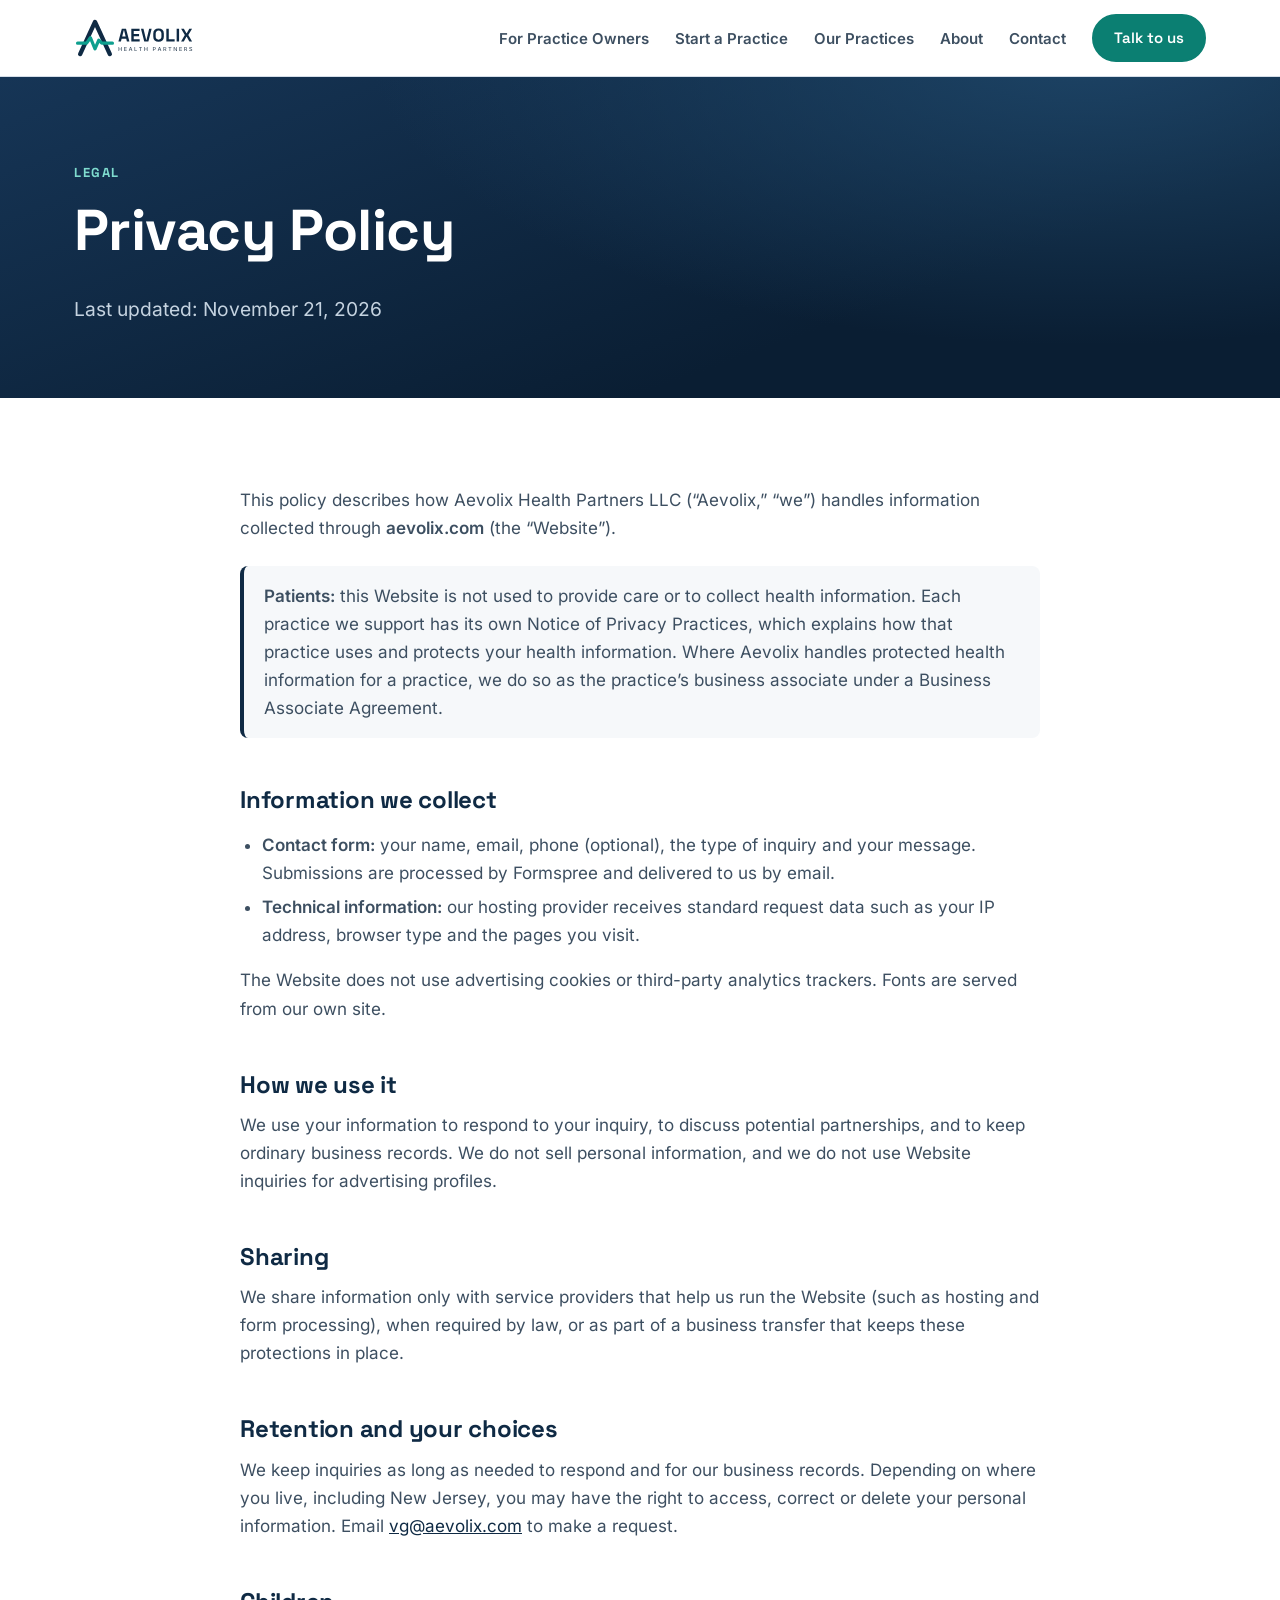
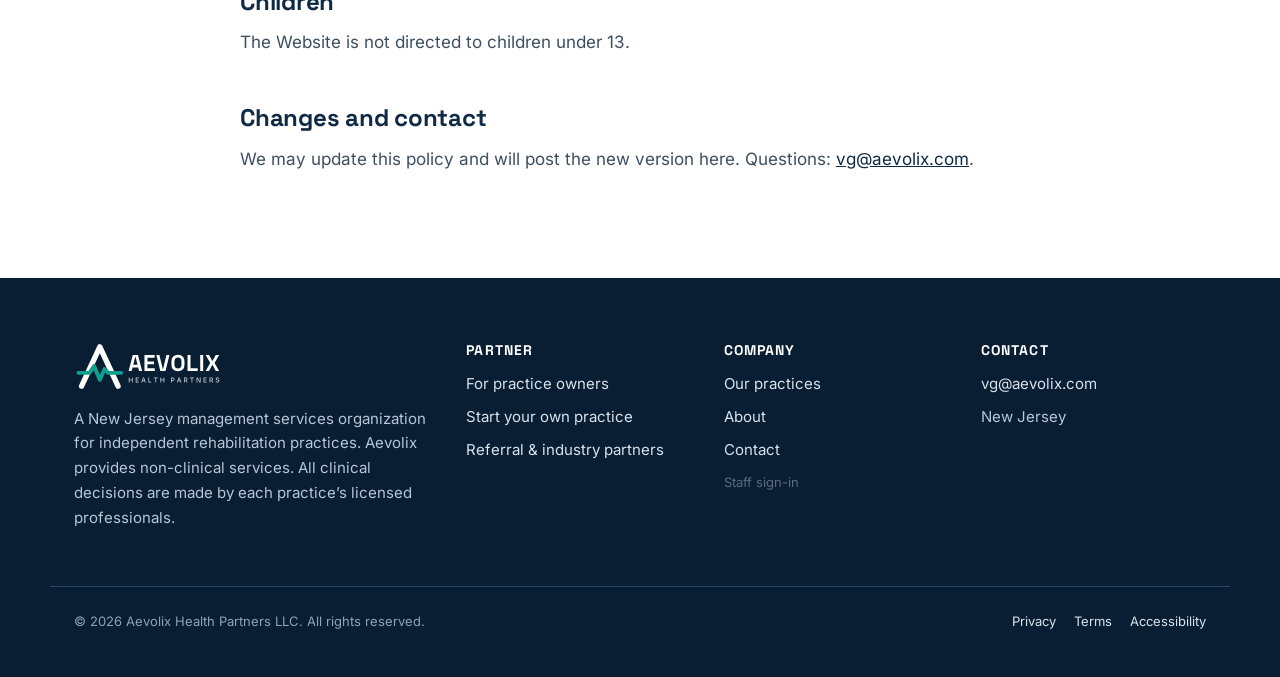
==== privacy/index.html @ 6e906fc2 "Initial commit" ====
<!DOCTYPE html>
<html lang="en">
<head>
<meta charset="utf-8">
<meta name="viewport" content="width=device-width, initial-scale=1">
<title>Privacy Policy — Aevolix Health Partners</title>
<meta name="description" content="How Aevolix Health Partners handles information collected through aevolix.com.">
<link rel="canonical" href="https://www.aevolix.com/privacy/">
<meta property="og:title" content="Privacy Policy — Aevolix Health Partners">
<meta property="og:description" content="How Aevolix Health Partners handles information collected through aevolix.com.">
<meta property="og:url" content="https://www.aevolix.com/privacy/">
<meta property="og:type" content="website">
<meta property="og:image" content="https://www.aevolix.com/images/og-logo.png">
<meta name="theme-color" content="#0F2A44">
<link rel="icon" href="/images/favicon.svg" type="image/svg+xml">
<link rel="icon" href="/images/favicon.ico" sizes="any">
<link rel="apple-touch-icon" href="/images/apple-touch-icon.png">
<link rel="preload" href="/assets/fonts/SpaceGrotesk-700.woff2" as="font" type="font/woff2" crossorigin>
<link rel="preload" href="/assets/fonts/Inter-400.woff2" as="font" type="font/woff2" crossorigin>
<link rel="stylesheet" href="/assets/css/style.css">
</head>
<body>
<a class="skip-link" href="#main">Skip to Content</a>
<header class="site-header">
  <div class="container">
    <a class="logo" href="/"><img src="/images/aevolix-logo-horizontal-on-light.svg" alt="Aevolix Health Partners" width="122" height="40"></a>
    <button class="nav-toggle" aria-label="Open menu" aria-expanded="false"><span></span><span></span><span></span></button>
    <nav class="nav" aria-label="Main">
      <ul>
        <li><a href="/partner/">For Practice Owners</a></li>
        <li><a href="/start-a-practice/">Start a Practice</a></li>
        <li><a href="/practices/">Our Practices</a></li>
        <li><a href="/about/">About</a></li>
        <li><a href="/contact/">Contact</a></li>
        <li><a class="btn" href="/contact/">Talk to us</a></li>
      </ul>
    </nav>
  </div>
</header>
<main id="main">
<section class="hero page-hero"><div class="container"><span class="eyebrow">Legal</span><h1>Privacy Policy</h1><p class="lead">Last updated: November 21, 2026</p></div></section>
<section class="section"><div class="container"><article class="prose">
<p>This policy describes how Aevolix Health Partners LLC (“Aevolix,” “we”) handles information collected through <strong>aevolix.com</strong> (the “Website”).</p>
<div class="callout"><strong>Patients:</strong> this Website is not used to provide care or to collect health information. Each practice we support has its own Notice of Privacy Practices, which explains how that practice uses and protects your health information. Where Aevolix handles protected health information for a practice, we do so as the practice’s business associate under a Business Associate Agreement.</div>
<h2>Information we collect</h2>
<ul>
  <li><strong>Contact form:</strong> your name, email, phone (optional), the type of inquiry and your message. Submissions are processed by Formspree and delivered to us by email.</li>
  <li><strong>Technical information:</strong> our hosting provider receives standard request data such as your IP address, browser type and the pages you visit.</li>
</ul>
<p>The Website does not use advertising cookies or third-party analytics trackers. Fonts are served from our own site.</p>
<h2>How we use it</h2>
<p>We use your information to respond to your inquiry, to discuss potential partnerships, and to keep ordinary business records. We do not sell personal information, and we do not use Website inquiries for advertising profiles.</p>
<h2>Sharing</h2>
<p>We share information only with service providers that help us run the Website (such as hosting and form processing), when required by law, or as part of a business transfer that keeps these protections in place.</p>
<h2>Retention and your choices</h2>
<p>We keep inquiries as long as needed to respond and for our business records. Depending on where you live, including New Jersey, you may have the right to access, correct or delete your personal information. Email <a href="mailto:vg@aevolix.com">vg@aevolix.com</a> to make a request.</p>
<h2>Children</h2>
<p>The Website is not directed to children under 13.</p>
<h2>Changes and contact</h2>
<p>We may update this policy and will post the new version here. Questions: <a href="mailto:vg@aevolix.com">vg@aevolix.com</a>.</p>
</article></div></section>
</main>
<footer class="site-footer">
  <div class="container footer-grid">
    <div>
      <img src="/images/aevolix-logo-horizontal-on-dark.svg" alt="Aevolix Health Partners" width="150" height="49" style="margin-bottom:16px">
      <p>A New Jersey management services organization for independent rehabilitation practices. Aevolix provides non-clinical services. All clinical decisions are made by each practice’s licensed professionals.</p>
    </div>
    <div>
      <h4>Partner</h4>
      <ul>
        <li><a href="/partner/">For practice owners</a></li>
        <li><a href="/start-a-practice/">Start your own practice</a></li>
        <li><a href="/about/#referral-partners">Referral &amp; industry partners</a></li>
      </ul>
    </div>
    <div>
      <h4>Company</h4>
      <ul>
        <li><a href="/practices/">Our practices</a></li>
        <li><a href="/about/">About</a></li>
        <li><a href="/contact/">Contact</a></li>
        <li><a class="staff-link" href="https://aevolix.nimbleits.com">Staff sign-in</a></li>
      </ul>
    </div>
    <div>
      <h4>Contact</h4>
      <p><a href="mailto:vg@aevolix.com">vg@aevolix.com</a></p>
      <p>New Jersey</p>
    </div>
  </div>
  <div class="container copyright"><span>© <span data-year></span> Aevolix Health Partners LLC. All rights reserved.</span><ul class="legal-links"><li><a href="/privacy/">Privacy</a></li><li><a href="/terms/">Terms</a></li><li><a href="/accessibility/">Accessibility</a></li></ul></div>
</footer>
<script src="/assets/js/main.js"></script>
</body>
</html>
---- assets/css/style.css ----
/* Aevolix Health Partners — website styles (brand pack Nov 2026: navy leads, teal signals) */
@font-face{font-family:"Space Grotesk";font-weight:500;font-display:swap;src:url("/assets/fonts/SpaceGrotesk-500.woff2") format("woff2")}
@font-face{font-family:"Space Grotesk";font-weight:600;font-display:swap;src:url("/assets/fonts/SpaceGrotesk-600.woff2") format("woff2")}
@font-face{font-family:"Space Grotesk";font-weight:700;font-display:swap;src:url("/assets/fonts/SpaceGrotesk-700.woff2") format("woff2")}
@font-face{font-family:"Inter";font-weight:400;font-display:swap;src:url("/assets/fonts/Inter-400.woff2") format("woff2")}
@font-face{font-family:"Inter";font-weight:500;font-display:swap;src:url("/assets/fonts/Inter-500.woff2") format("woff2")}
@font-face{font-family:"Inter";font-weight:600;font-display:swap;src:url("/assets/fonts/Inter-600.woff2") format("woff2")}
:root {
  --ink: #0A1E33;        /* deepest navy: hero, footer */
  --green: #0F2A44;      /* Aevolix navy: headings */
  --green-2: #0B7F72;    /* deep teal: eyebrows, links on white */
  --sage: #0E9F8E;       /* pulse teal: large accents, icons */
  --sage-tint: #F6F8FA;  /* mist */
  --mint: #DDF3F0;       /* tint */
  --text: #3D4F61;       /* slate */
  --muted: #5B6B7B;
  --border: #D5DEE8;
  --white: #fff;
  --radius: 16px;
  --max: 1180px;
  --shadow: 0 10px 30px rgba(15, 42, 68, .08);
  --font-head: "Space Grotesk", system-ui, sans-serif;
  --font-body: "Inter", system-ui, sans-serif;
}

*, *::before, *::after { box-sizing: border-box; }
html { scroll-behavior: smooth; }
body { margin: 0; font-family: var(--font-body); font-size: 17px; line-height: 1.65; color: var(--text); background: var(--white); }
img { max-width: 100%; height: auto; display: block; }
a { color: var(--green); }
h1, h2, h3, h4 { font-family: var(--font-head); color: var(--green); line-height: 1.18; margin: 0 0 .5em; letter-spacing: -.01em; }
h1 { font-size: clamp(2.3rem, 4.6vw, 3.6rem); font-weight: 700; }
h2 { font-size: clamp(1.8rem, 3.2vw, 2.5rem); font-weight: 700; }
h3 { font-size: 1.25rem; font-weight: 700; }
h4 { font-size: 1.05rem; font-weight: 700; }
p { margin: 0 0 1em; }

.container { width: 100%; max-width: var(--max); margin: 0 auto; padding: 0 24px; }
.section { padding: 88px 0; }
.section--tint { background: var(--sage-tint); }
.section--dark { background: var(--ink); color: #d8e2ec; }
.section--dark h2, .section--dark h3 { color: var(--white); }
.center { text-align: center; }
.eyebrow { display: inline-block; font-family: var(--font-head); font-size: 13px; font-weight: 700; letter-spacing: .12em; text-transform: uppercase; color: var(--green-2); margin-bottom: 14px; }
.section--dark .eyebrow, .hero .eyebrow { color: var(--sage); }
.lead { font-size: 1.2rem; color: var(--muted); max-width: 720px; }
.center .lead { margin-left: auto; margin-right: auto; }
.section-head { margin-bottom: 48px; }

.skip-link { position: absolute; left: -999px; top: 8px; background: #000; color: #fff; padding: 8px 14px; z-index: 100; }
.skip-link:focus { left: 8px; }

/* Header */
.site-header { position: sticky; top: 0; z-index: 50; background: rgba(255,255,255,.97); border-bottom: 1px solid var(--border); }
.site-header .container { display: flex; align-items: center; justify-content: space-between; height: 76px; gap: 24px; }
.logo img { height: 52px; width: auto; }
.nav ul { list-style: none; display: flex; align-items: center; gap: 26px; margin: 0; padding: 0; }
.nav a { text-decoration: none; font-size: 15px; font-weight: 600; color: var(--text); }
.nav a:hover, .nav a[aria-current="page"] { color: var(--green); text-decoration: underline; text-underline-offset: 6px; }
.nav .btn { color: var(--white); text-decoration: none; padding: 10px 20px; }
.nav-toggle { display: none; background: none; border: 0; cursor: pointer; padding: 8px; }
.nav-toggle span { display: block; width: 24px; height: 2px; background: var(--green); margin: 5px 0; }
@media (max-width: 920px) {
  .nav-toggle { display: block; }
  .nav { position: absolute; top: 76px; left: 0; right: 0; background: var(--white); border-bottom: 1px solid var(--border); display: none; }
  .nav.open { display: block; }
  .nav ul { flex-direction: column; align-items: stretch; gap: 0; padding: 8px 24px 20px; }
  .nav li a { display: block; padding: 12px 0; font-size: 17px; }
  .nav .btn { margin-top: 8px; text-align: center; }
}

/* Buttons */
.btn { display: inline-block; font-family: var(--font-head); font-weight: 700; font-size: 15px; text-decoration: none; text-align: center;
  padding: 14px 28px; border-radius: 999px; border: 2px solid var(--green); cursor: pointer;
  background: var(--green); color: var(--white); transition: transform .15s ease, background .15s ease; }
.btn:hover { background: var(--ink); border-color: var(--ink); transform: translateY(-1px); }
.btn--light { background: var(--sage); border-color: var(--sage); color: var(--ink); }
.btn--light:hover { background: #0c8f80; border-color: #0c8f80; }
.btn--ghost { background: transparent; color: var(--green); }
.btn--ghost:hover { background: var(--green); color: var(--white); }
.hero .btn--ghost, .section--dark .btn--ghost, .cta-band .btn--ghost { color: var(--white); border-color: rgba(255,255,255,.5); }
.hero .btn--ghost:hover, .section--dark .btn--ghost:hover, .cta-band .btn--ghost:hover { background: var(--white); color: var(--ink); border-color: var(--white); }
.btn-row { display: flex; flex-wrap: wrap; gap: 14px; }
.center .btn-row { justify-content: center; }

/* Hero */
.hero { background: radial-gradient(1200px 500px at 85% -10%, #1d4466 0%, transparent 60%), linear-gradient(160deg, #163556 0%, var(--ink) 70%); color: #d8e2ec; padding: 96px 0 104px; overflow: hidden; }
.hero-grid { display: grid; grid-template-columns: 1.05fr 1fr; gap: 56px; align-items: center; }
.hero h1 { color: var(--white); }
.hero h1 em { font-style: normal; color: var(--sage); }
.hero .lead { color: #c5d3e0; margin-bottom: 32px; }
.hero-note { margin-top: 22px; font-size: 14px; color: #9fb3c7; }
.page-hero { padding: 80px 0 72px; }
.page-hero .lead { margin-bottom: 0; }
@media (max-width: 960px) { .hero-grid { grid-template-columns: 1fr; } .hero { padding: 64px 0 72px; } }

/* Dashboard illustration (pure CSS, sample figures) */
.mock { background: #fff; border-radius: 18px; box-shadow: 0 30px 80px rgba(0,0,0,.35); color: var(--text); font-size: 13px; overflow: hidden; }
.mock-bar { display: flex; align-items: center; gap: 8px; padding: 12px 16px; background: #f6f8fa; border-bottom: 1px solid var(--border); }
.mock-bar i { width: 10px; height: 10px; border-radius: 50%; background: #d5dee8; display: inline-block; }
.mock-bar b { margin-left: 10px; font-family: var(--font-head); color: var(--green); font-size: 13px; }
.mock-bar span { margin-left: auto; font-size: 11px; color: var(--muted); background: var(--white); border: 1px solid var(--border); border-radius: 999px; padding: 2px 10px; }
.mock-body { padding: 18px; display: grid; gap: 14px; }
.kpis { display: grid; grid-template-columns: repeat(3, 1fr); gap: 10px; }
.kpi { border: 1px solid var(--border); border-radius: 12px; padding: 10px 12px; }
.kpi small { display: block; color: var(--muted); font-size: 11px; }
.kpi strong { font-family: var(--font-head); font-size: 20px; color: var(--green); }
.kpi em { font-style: normal; font-size: 11px; color: #0B7F72; margin-left: 4px; }
.chart { border: 1px solid var(--border); border-radius: 12px; padding: 12px; }
.chart small { color: var(--muted); font-size: 11px; }
.bars { display: flex; align-items: flex-end; gap: 8px; height: 96px; margin-top: 8px; }
.bars div { flex: 1; background: linear-gradient(180deg, var(--green-2), var(--green)); border-radius: 4px 4px 0 0; }
.bars div:nth-child(even) { background: var(--sage); }
.rows { border: 1px solid var(--border); border-radius: 12px; }
.rows div { display: flex; justify-content: space-between; padding: 8px 12px; border-top: 1px solid var(--border); font-size: 12px; }
.rows div:first-child { border-top: 0; color: var(--muted); font-size: 11px; }
.pill { border-radius: 999px; padding: 1px 8px; font-size: 11px; background: var(--mint); color: var(--green); }
.pill--warn { background: #fdf0e1; color: #9a5b13; }
.mock-caption { text-align: center; font-size: 12px; color: #9fb3c7; margin-top: 12px; }

/* Trust strip */
.trust { background: var(--white); border-bottom: 1px solid var(--border); }
.trust ul { list-style: none; margin: 0; padding: 22px 0; display: flex; flex-wrap: wrap; justify-content: center; gap: 14px 40px; }
.trust li { font-family: var(--font-head); font-weight: 600; font-size: 15px; color: var(--green); display: flex; align-items: center; gap: 10px; }
.trust li::before { content: ""; width: 18px; height: 18px; border-radius: 50%; background: var(--sage) url("data:image/svg+xml,%3Csvg xmlns='http://www.w3.org/2000/svg' viewBox='0 0 20 20'%3E%3Cpath d='M5 10.5l3 3 7-7' fill='none' stroke='%230F2A44' stroke-width='2.4' stroke-linecap='round' stroke-linejoin='round'/%3E%3C/svg%3E") center/12px no-repeat; }

/* Grids & cards */
.grid { display: grid; gap: 24px; }
.grid-2 { grid-template-columns: repeat(2, 1fr); }
.grid-3 { grid-template-columns: repeat(3, 1fr); }
@media (max-width: 960px) { .grid-3 { grid-template-columns: 1fr 1fr; } }
@media (max-width: 680px) { .grid-2, .grid-3 { grid-template-columns: 1fr; } }
.card { background: var(--white); border: 1px solid var(--border); border-radius: var(--radius); padding: 30px; box-shadow: var(--shadow); }
.card p:last-child, .card ul:last-child { margin-bottom: 0; }
.card ul { padding-left: 20px; margin: 0 0 1em; }
.card li { margin: 6px 0; }
.icon { width: 48px; height: 48px; border-radius: 12px; background: var(--mint); display: grid; place-items: center; margin-bottom: 18px; }
.icon svg { width: 26px; height: 26px; stroke: var(--green); fill: none; stroke-width: 1.8; stroke-linecap: round; stroke-linejoin: round; }
.section--dark .card { background: #14304d; border-color: #28486a; box-shadow: none; color: #c9d6e3; }
.section--dark .icon { background: #28486a; }
.section--dark .icon svg { stroke: var(--sage); }
.audience .card { border-top: 4px solid var(--green); }
.audience .card h3 { font-size: 1.35rem; }
.card .more { display: inline-block; margin-top: 8px; font-weight: 700; text-decoration: none; }
.card .more::after { content: " →"; }

/* Split feature rows */
.split { display: grid; grid-template-columns: 1fr 1fr; gap: 64px; align-items: center; }
.split + .split { margin-top: 88px; }
.split--rev > :first-child { order: 2; }
@media (max-width: 900px) { .split { grid-template-columns: 1fr; gap: 32px; } .split--rev > :first-child { order: 0; } }
.checklist { list-style: none; padding: 0; margin: 0 0 1.4em; }
.checklist li { position: relative; padding-left: 32px; margin: 12px 0; }
.checklist li::before { content: ""; position: absolute; left: 0; top: 4px; width: 20px; height: 20px; border-radius: 50%; background: var(--mint) url("data:image/svg+xml,%3Csvg xmlns='http://www.w3.org/2000/svg' viewBox='0 0 20 20'%3E%3Cpath d='M5 10.5l3 3 7-7' fill='none' stroke='%230F2A44' stroke-width='2.4' stroke-linecap='round' stroke-linejoin='round'/%3E%3C/svg%3E") center/13px no-repeat; }
.section--dark .checklist li::before { background-color: #28486a; }
.panel { background: var(--sage-tint); border-radius: 20px; padding: 36px; }
.panel h3 { margin-bottom: 16px; }

/* Flow (BAA chain etc.) */
.flow { display: flex; flex-wrap: wrap; align-items: center; justify-content: center; gap: 12px; margin: 8px 0 0; }
.flow span { background: var(--white); border: 1px solid var(--border); border-radius: 12px; padding: 12px 18px; font-family: var(--font-head); font-weight: 700; color: var(--green); }
.flow b { color: var(--muted); font-weight: 400; }

/* Partner */
.partner { display: grid; grid-template-columns: auto 1fr; gap: 40px; align-items: center; background: var(--white); border: 1px solid var(--border); border-radius: 20px; padding: 40px; box-shadow: var(--shadow); }
.partner-mark { width: 120px; height: 120px; border-radius: 24px; background: var(--ink); color: var(--sage); display: grid; place-items: center; font-family: var(--font-head); font-weight: 800; font-size: 44px; }
@media (max-width: 700px) { .partner { grid-template-columns: 1fr; } }

/* Steps */
.steps { counter-reset: step; }
.steps .card { position: relative; padding-top: 64px; }
.steps .card::before { counter-increment: step; content: counter(step); position: absolute; top: 24px; left: 30px; width: 30px; height: 30px; border-radius: 50%; background: var(--green); color: var(--white); font-family: var(--font-head); font-weight: 700; display: grid; place-items: center; font-size: 14px; }

/* CTA band */
.cta-band { background: linear-gradient(135deg, var(--green) 0%, var(--ink) 100%); border-radius: 24px; padding: 56px; color: #d8e2ec; display: grid; grid-template-columns: 1.4fr auto; gap: 32px; align-items: center; }
.cta-band h2 { color: var(--white); margin-bottom: .3em; }
.cta-band p { margin: 0; }
@media (max-width: 800px) { .cta-band { grid-template-columns: 1fr; padding: 36px; } }

/* FAQ */
.faq { max-width: 860px; margin: 0 auto; }
.faq details { border-bottom: 1px solid var(--border); padding: 18px 0; }
.faq summary { cursor: pointer; font-family: var(--font-head); font-weight: 700; color: var(--green); font-size: 1.08rem; list-style: none; display: flex; justify-content: space-between; gap: 16px; }
.faq summary::-webkit-details-marker { display: none; }
.faq summary::after { content: "+"; font-size: 1.4rem; line-height: 1; transition: transform .2s; }
.faq details[open] summary::after { transform: rotate(45deg); }
.faq details p { margin: 12px 0 0; }

/* Contact */
.contact-grid { display: grid; grid-template-columns: 1fr 1.2fr; gap: 64px; align-items: start; }
.contact-details p { margin: 0 0 6px; }
.form { background: var(--white); border: 1px solid var(--border); border-radius: 20px; padding: 32px; box-shadow: var(--shadow); }
.form label { display: block; font-size: 14px; font-weight: 600; margin-bottom: 6px; }
.form .req { color: var(--muted); font-size: 12px; font-weight: 400; margin-left: 4px; }
.form .row { display: grid; grid-template-columns: 1fr 1fr; gap: 16px; }
.form .field { margin-bottom: 18px; }
.form input, .form textarea, .form select { width: 100%; font: inherit; color: var(--text); padding: 12px 14px; border: 1px solid #b8c5d3; border-radius: 10px; background: #fff; }
.form textarea { min-height: 130px; resize: vertical; }
.form input:focus, .form textarea:focus, .form select:focus { outline: 2px solid var(--green); outline-offset: 1px; }
.form .hp { position: absolute; left: -9999px; }
.form-note { font-size: 13px; color: var(--muted); margin: 4px 0 16px; }
.form-status { margin: 12px 0 0; font-weight: 600; }
@media (max-width: 860px) { .contact-grid { grid-template-columns: 1fr; gap: 32px; } .form .row { grid-template-columns: 1fr; } }

/* Footer */
.site-footer { background: var(--ink); color: #b6c6d6; padding: 64px 0 36px; font-size: 15px; }
.footer-grid { display: grid; grid-template-columns: 1.6fr 1fr 1fr 1fr; gap: 32px; }
.site-footer h4 { color: var(--white); font-size: 14px; letter-spacing: .08em; text-transform: uppercase; margin-bottom: 14px; }
.site-footer p { margin: 0 0 8px; }
.site-footer ul { list-style: none; margin: 0; padding: 0; }
.site-footer li { margin: 0 0 8px; }
.site-footer a { color: #d8e2ec; text-decoration: none; }
.site-footer a:hover { text-decoration: underline; }
.footer-brand { font-family: var(--font-head); font-size: 1.35rem; color: var(--white); font-weight: 700; margin-bottom: 10px; }
.copyright { margin-top: 48px; padding-top: 24px; border-top: 1px solid #28486a; font-size: 13px; color: #8ea3b8; display: flex; flex-wrap: wrap; justify-content: space-between; gap: 12px; }
@media (max-width: 860px) { .footer-grid { grid-template-columns: 1fr 1fr; } }
@media (max-width: 520px) { .footer-grid { grid-template-columns: 1fr; } }

/* About */
.about-grid { display: grid; grid-template-columns: 1.3fr 1fr; gap: 64px; align-items: start; }
@media (max-width: 860px) { .about-grid { grid-template-columns: 1fr; } }

/* Digital services page (legacy offers) */
.services { display: grid; grid-template-columns: repeat(3, 1fr); gap: 16px; align-items: start; }
.service { background: var(--green); color: var(--white); border-radius: 12px; }
.service summary { list-style: none; cursor: pointer; display: flex; justify-content: space-between; align-items: center; padding: 22px 22px; font-family: var(--font-head); font-weight: 600; }
.service summary::-webkit-details-marker { display: none; }
.service summary::after { content: "+"; font-size: 1.6rem; font-weight: 300; line-height: 1; transition: transform .2s; }
.service[open] summary::after { transform: rotate(45deg); }
.service ul { margin: 0; padding: 0 22px 22px 40px; font-size: 15px; }
.service li { margin: 5px 0; }
@media (max-width: 900px) { .services { grid-template-columns: 1fr 1fr; } }
@media (max-width: 600px) { .services { grid-template-columns: 1fr; } }
.offer img { border-radius: 12px; aspect-ratio: 4/3; object-fit: cover; width: 100%; margin-bottom: 18px; background: var(--mint); }
.offer .price { font-family: var(--font-head); font-weight: 700; color: var(--green); font-size: 1.15rem; margin-bottom: 10px; }
.offer .btn { margin-top: 8px; }
.quote { margin: 0; }
.quote blockquote { margin: 0 0 14px; font-size: 1.08rem; color: var(--green); }
.quote figcaption { font-size: 14px; color: var(--muted); }

.page-404 { min-height: 50vh; display: flex; flex-direction: column; justify-content: center; align-items: center; text-align: center; }
@media (max-width: 480px) { .kpi strong { font-size: 16px; } .kpi em { display: block; margin: 0; } .mock-body { padding: 12px; } }

/* Legal / prose pages */
.prose { max-width: 800px; margin: 0 auto; }
.prose h2 { font-size: 1.5rem; margin-top: 2em; }
.prose h3 { font-size: 1.12rem; margin-top: 1.6em; }
.prose ul, .prose ol { padding-left: 22px; }
.prose li { margin: 6px 0; }
.prose table { width: 100%; border-collapse: collapse; margin: 1em 0 1.5em; font-size: 15px; }
.prose th, .prose td { text-align: left; vertical-align: top; padding: 10px 12px; border-bottom: 1px solid var(--border); }
.prose th { background: var(--sage-tint); font-family: var(--font-head); color: var(--green); }
.prose .meta { color: var(--muted); font-size: 15px; }
.prose .callout { background: var(--sage-tint); border-left: 4px solid var(--green); border-radius: 8px; padding: 16px 20px; margin: 1.4em 0; }
.prose .toc { background: var(--white); border: 1px solid var(--border); border-radius: 12px; padding: 18px 24px; margin: 1.5em 0 2em; }
.prose .toc ol { margin: 0; }
.legal-links { list-style: none; display: flex; flex-wrap: wrap; gap: 8px 18px; margin: 0; padding: 0; }
@media (max-width: 600px) { .prose table, .prose thead, .prose tbody, .prose tr, .prose th, .prose td { display: block; } .prose th { border-bottom: 0; } }

/* Aevolix overrides */
.btn { background: #0B7F72; border-color: #0B7F72; }
.btn:hover { background: var(--green); border-color: var(--green); }
.btn--light { background: #0B7F72; border-color: #0B7F72; color: #fff; }
.btn--light:hover { background: #0c8f80; border-color: #0c8f80; color: #fff; }
.btn--ghost { background: transparent; color: var(--green); border-color: var(--green); }
.section--dark .eyebrow, .hero .eyebrow { color: #7FDCCF; }
.hero h1 em { color: #3fc4b3; }
.trust li::before { background-color: var(--mint); }
.logo img { height: 40px; }
.icon svg { stroke: #0B7F72; }
.section--dark .icon svg { stroke: #7FDCCF; }
.audience .card { border-top-color: var(--sage); }
.steps .card::before { background: #0B7F72; }
.staff-link { font-size: 13px !important; color: var(--muted) !important; }
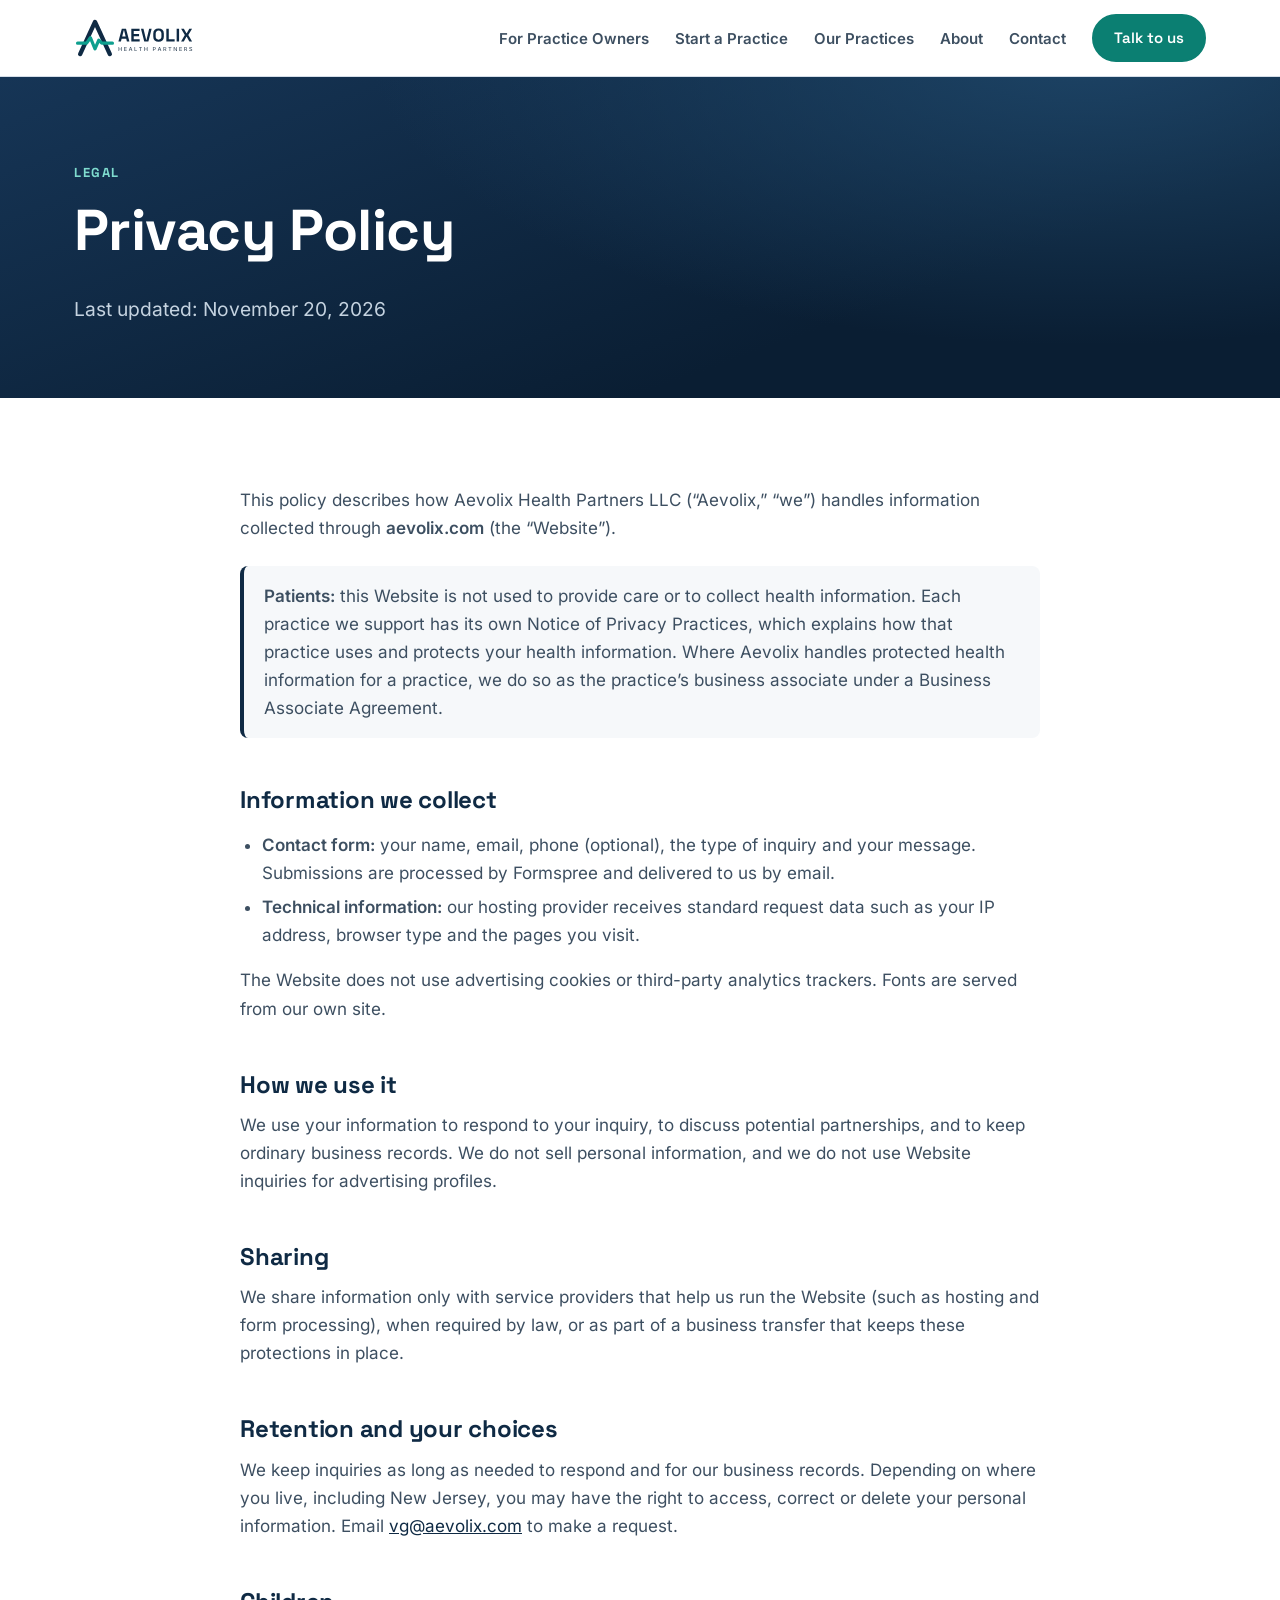
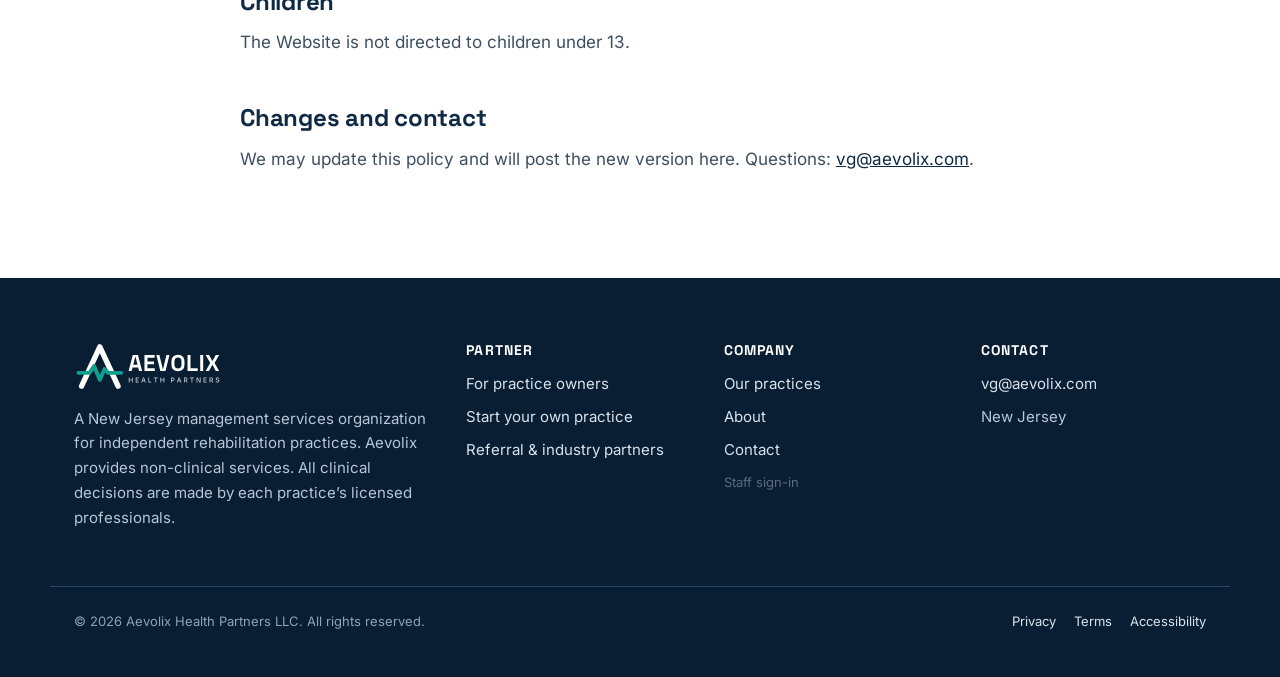
==== commit ed3e28a3: "legal updates" ====
--- a/privacy/index.html
+++ b/privacy/index.html
@@ -38,7 +38,7 @@
   </div>
 </header>
 <main id="main">
-<section class="hero page-hero"><div class="container"><span class="eyebrow">Legal</span><h1>Privacy Policy</h1><p class="lead">Last updated: November 21, 2026</p></div></section>
+<section class="hero page-hero"><div class="container"><span class="eyebrow">Legal</span><h1>Privacy Policy</h1><p class="lead">Last updated: November 20, 2026</p></div></section>
 <section class="section"><div class="container"><article class="prose">
 <p>This policy describes how Aevolix Health Partners LLC (“Aevolix,” “we”) handles information collected through <strong>aevolix.com</strong> (the “Website”).</p>
 <div class="callout"><strong>Patients:</strong> this Website is not used to provide care or to collect health information. Each practice we support has its own Notice of Privacy Practices, which explains how that practice uses and protects your health information. Where Aevolix handles protected health information for a practice, we do so as the practice’s business associate under a Business Associate Agreement.</div>
